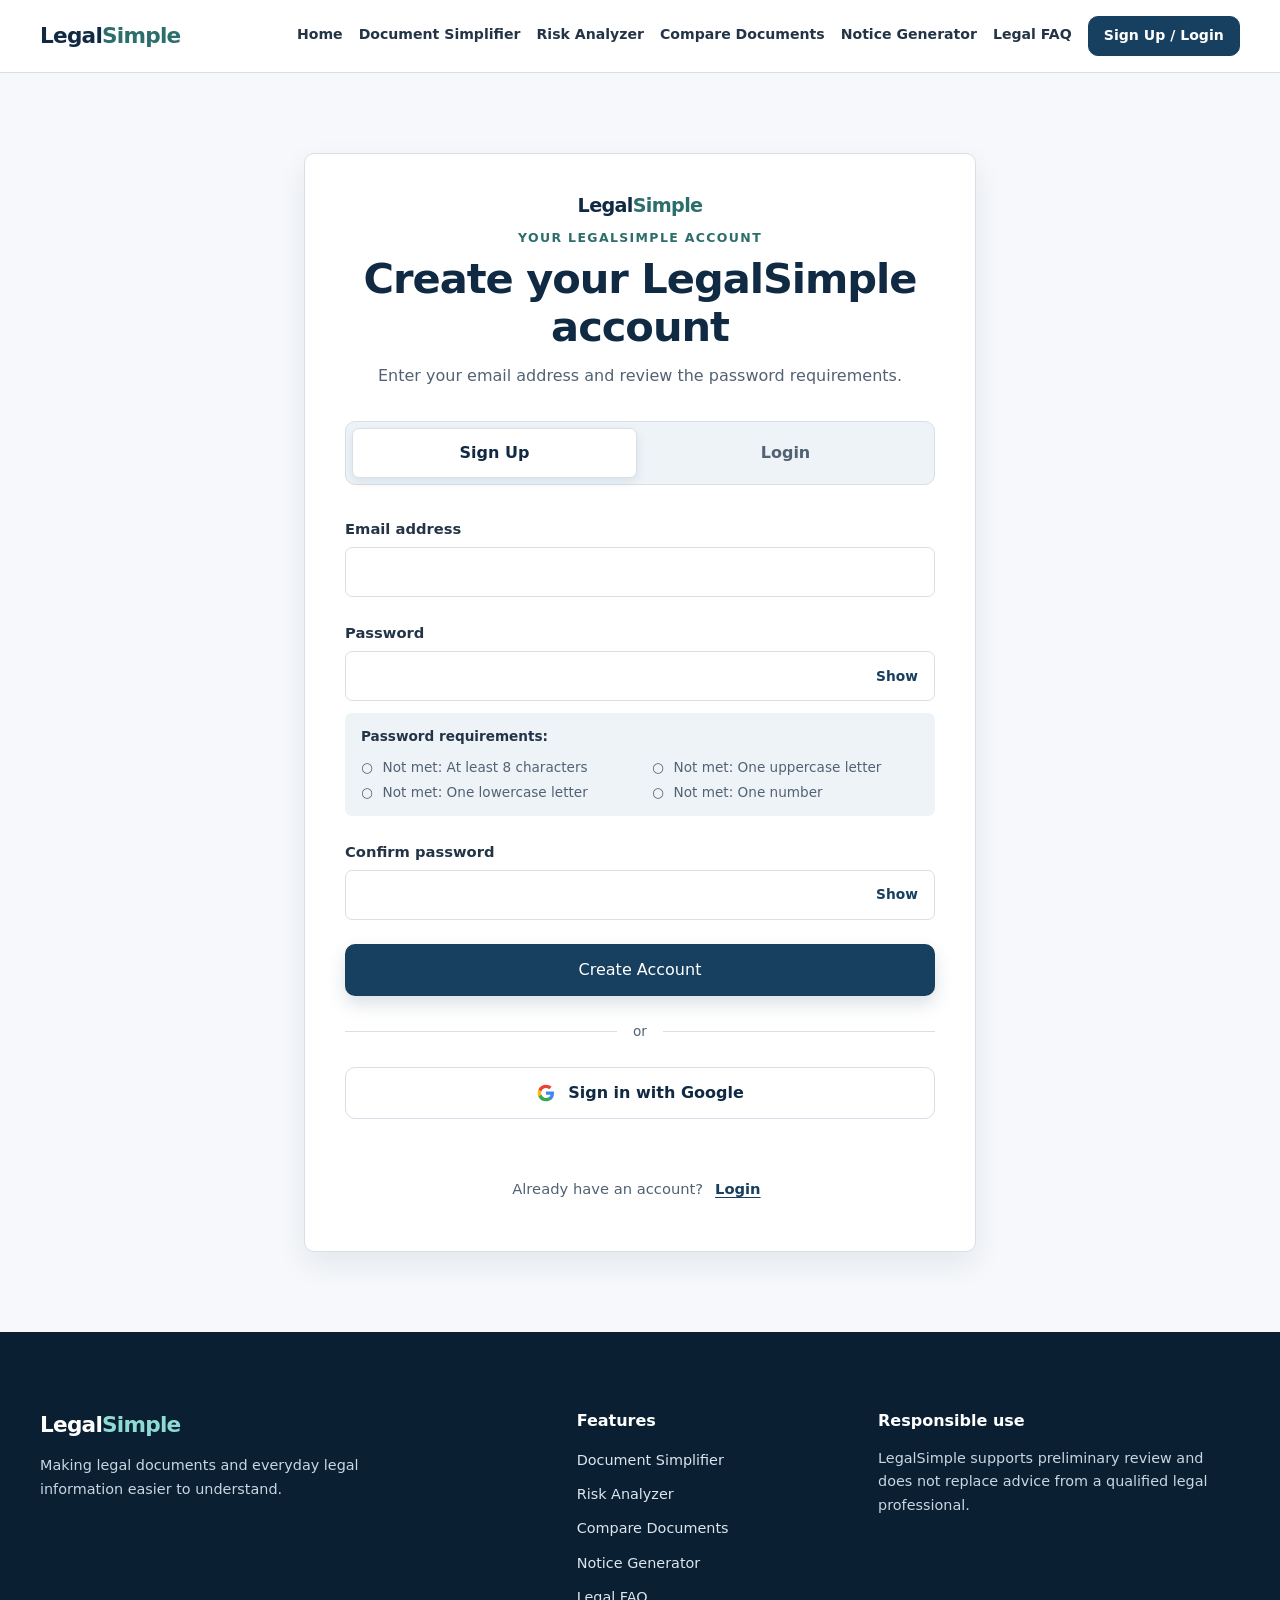
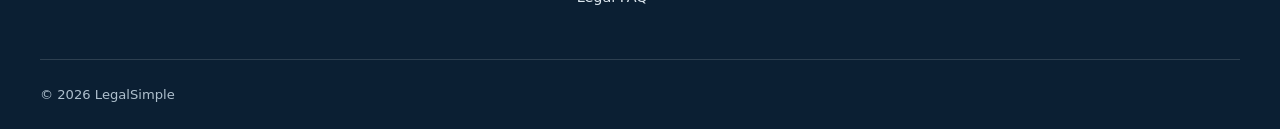
==== frontend/auth.html @ d27c430c "Refactoring proj structure into 2: frontend and backend" ====
<!DOCTYPE html>
<html lang="en">
<head>
    <meta charset="UTF-8">
    <meta name="viewport" content="width=device-width, initial-scale=1.0">
    <meta
        name="description"
        content="Review the LegalSimple sign-up and login form requirements."
    >
    <title>Sign Up or Login | LegalSimple</title>
    <link
        rel="icon"
        href="data:image/svg+xml,%3Csvg xmlns='http://www.w3.org/2000/svg' viewBox='0 0 64 64'%3E%3Crect width='64' height='64' rx='10' fill='%23102A43'/%3E%3Cpath d='M20 17h24M25 17v29M20 46h24' stroke='white' stroke-width='5' stroke-linecap='round'/%3E%3C/svg%3E"
    >
    <link rel="stylesheet" href="styles.css">
    <link rel="stylesheet" href="auth.css">
    <script src="auth.js" defer></script>
</head>
<body class="auth-page">
    <a class="skip-link" href="#main-content">Skip to main content</a>

    <header class="site-header">
        <div class="container header-inner">
            <a class="brand" href="index.html" aria-label="LegalSimple home">
                Legal<span>Simple</span>
            </a>

            <nav class="primary-navigation" aria-label="Primary navigation">
                <ul class="nav-list">
                    <li><a class="nav-link" href="index.html">Home</a></li>
                    <li><a class="nav-link" href="document-simplifier.html">Document Simplifier</a></li>
                    <li><a class="nav-link" href="RiskAnalyzer_LegalSimple.html">Risk Analyzer</a></li>
                    <li><a class="nav-link" href="document-comparison.html">Compare Documents</a></li>
                    <li><a class="nav-link" href="notice-generator.html">Notice Generator</a></li>
                    <li><a class="nav-link" href="faq.html">Legal FAQ</a></li>
                    <li>
                        <a class="nav-link nav-link--button" href="auth.html" aria-current="page">
                            Sign Up / Login
                        </a>
                    </li>
                </ul>
            </nav>
        </div>
    </header>

    <main class="auth-main" id="main-content">
        <div class="container auth-container">
            <section class="auth-card" aria-labelledby="auth-heading">
                <div class="auth-introduction">
                    <p class="auth-brand" aria-hidden="true">Legal<span>Simple</span></p>
                    <p class="eyebrow">Your LegalSimple account</p>
                    <h1 id="auth-heading">Create your LegalSimple account</h1>
                    <p class="auth-description" id="auth-description">
                        Enter your email address and review the password requirements.
                    </p>
                </div>

                <div class="auth-tabs" role="tablist" aria-label="Choose an account action">
                    <button
                        class="auth-tab is-active"
                        id="signup-tab"
                        type="button"
                        role="tab"
                        aria-selected="true"
                        aria-controls="signup-panel"
                        data-auth-mode="signup"
                    >
                        Sign Up
                    </button>
                    <button
                        class="auth-tab"
                        id="login-tab"
                        type="button"
                        role="tab"
                        aria-selected="false"
                        aria-controls="login-panel"
                        tabindex="-1"
                        data-auth-mode="login"
                    >
                        Login
                    </button>
                </div>

                <div class="auth-panel" id="signup-panel" role="tabpanel" aria-labelledby="signup-tab">
                    <form class="auth-form" id="signup-form" novalidate>
                        <div class="auth-field">
                            <label for="signup-email">Email address</label>
                            <input
                                id="signup-email"
                                name="signup-email"
                                type="email"
                                inputmode="email"
                                autocomplete="email"
                                aria-describedby="signup-email-error"
                                required
                            >
                            <p class="auth-field-error" id="signup-email-error" hidden></p>
                        </div>

                        <div class="auth-field">
                            <label for="signup-password">Password</label>
                            <div class="auth-password-wrapper">
                                <input
                                    id="signup-password"
                                    name="signup-password"
                                    type="password"
                                    autocomplete="new-password"
                                    aria-describedby="signup-password-requirements signup-password-error"
                                    required
                                >
                                <button
                                    class="auth-password-toggle"
                                    type="button"
                                    aria-label="Show password"
                                    aria-controls="signup-password"
                                    aria-pressed="false"
                                >
                                    Show
                                </button>
                            </div>
                            <p class="auth-field-error" id="signup-password-error" hidden></p>
                            <div class="auth-password-requirements" id="signup-password-requirements">
                                <p>Password requirements:</p>
                                <ul>
                                    <li data-password-requirement="length">Not met: At least 8 characters</li>
                                    <li data-password-requirement="uppercase">Not met: One uppercase letter</li>
                                    <li data-password-requirement="lowercase">Not met: One lowercase letter</li>
                                    <li data-password-requirement="number">Not met: One number</li>
                                </ul>
                            </div>
                        </div>

                        <div class="auth-field">
                            <label for="signup-confirm-password">Confirm password</label>
                            <div class="auth-password-wrapper">
                                <input
                                    id="signup-confirm-password"
                                    name="signup-confirm-password"
                                    type="password"
                                    autocomplete="new-password"
                                    aria-describedby="signup-confirm-password-error"
                                    required
                                >
                                <button
                                    class="auth-password-toggle"
                                    type="button"
                                    aria-label="Show password"
                                    aria-controls="signup-confirm-password"
                                    aria-pressed="false"
                                >
                                    Show
                                </button>
                            </div>
                            <p class="auth-field-error" id="signup-confirm-password-error" hidden></p>
                        </div>

                        <button class="button button--primary auth-submit" type="submit">Create Account</button>

                        <div class="auth-divider" aria-hidden="true"><span>or</span></div>

                        <button class="auth-google-button" type="button" data-google-signin>
                            <svg viewBox="0 0 24 24" aria-hidden="true" focusable="false">
                                <path fill="#4285f4" d="M21.6 12.23c0-.71-.06-1.4-.18-2.07H12v3.92h5.38a4.6 4.6 0 0 1-2 3.02v2.55h3.24c1.9-1.75 2.98-4.33 2.98-7.42Z"></path>
                                <path fill="#34a853" d="M12 22c2.7 0 4.98-.9 6.64-2.42l-3.24-2.55c-.9.6-2.05.96-3.4.96-2.61 0-4.82-1.76-5.61-4.13H3.04v2.63A10 10 0 0 0 12 22Z"></path>
                                <path fill="#fbbc05" d="M6.39 13.86A6 6 0 0 1 6.08 12c0-.65.11-1.28.31-1.86V7.51H3.04A10 10 0 0 0 2 12c0 1.61.38 3.14 1.04 4.49l3.35-2.63Z"></path>
                                <path fill="#ea4335" d="M12 6.01c1.47 0 2.79.51 3.83 1.5L18.7 4.64A9.65 9.65 0 0 0 12 2a10 10 0 0 0-8.96 5.51l3.35 2.63C7.18 7.77 9.39 6.01 12 6.01Z"></path>
                            </svg>
                            <span>Sign in with Google</span>
                        </button>

                        <p class="auth-status" id="signup-status" role="status" aria-live="polite"></p>

                        <p class="auth-switch-prompt">
                            Already have an account?
                            <button type="button" data-auth-switch="login">Login</button>
                        </p>
                    </form>
                </div>

                <div class="auth-panel" id="login-panel" role="tabpanel" aria-labelledby="login-tab" hidden>
                    <form class="auth-form" id="login-form" novalidate>
                        <div class="auth-field">
                            <label for="login-email">Email address</label>
                            <input
                                id="login-email"
                                name="login-email"
                                type="email"
                                inputmode="email"
                                autocomplete="email"
                                aria-describedby="login-email-error"
                                required
                            >
                            <p class="auth-field-error" id="login-email-error" hidden></p>
                        </div>

                        <div class="auth-field">
                            <label for="login-password">Password</label>
                            <div class="auth-password-wrapper">
                                <input
                                    id="login-password"
                                    name="login-password"
                                    type="password"
                                    autocomplete="current-password"
                                    aria-describedby="login-password-error"
                                    required
                                >
                                <button
                                    class="auth-password-toggle"
                                    type="button"
                                    aria-label="Show password"
                                    aria-controls="login-password"
                                    aria-pressed="false"
                                >
                                    Show
                                </button>
                            </div>
                            <p class="auth-field-error" id="login-password-error" hidden></p>
                        </div>

                        <button class="button button--primary auth-submit" type="submit">Login</button>

                        <div class="auth-divider" aria-hidden="true"><span>or</span></div>

                        <button class="auth-google-button" type="button" data-google-signin>
                            <svg viewBox="0 0 24 24" aria-hidden="true" focusable="false">
                                <path fill="#4285f4" d="M21.6 12.23c0-.71-.06-1.4-.18-2.07H12v3.92h5.38a4.6 4.6 0 0 1-2 3.02v2.55h3.24c1.9-1.75 2.98-4.33 2.98-7.42Z"></path>
                                <path fill="#34a853" d="M12 22c2.7 0 4.98-.9 6.64-2.42l-3.24-2.55c-.9.6-2.05.96-3.4.96-2.61 0-4.82-1.76-5.61-4.13H3.04v2.63A10 10 0 0 0 12 22Z"></path>
                                <path fill="#fbbc05" d="M6.39 13.86A6 6 0 0 1 6.08 12c0-.65.11-1.28.31-1.86V7.51H3.04A10 10 0 0 0 2 12c0 1.61.38 3.14 1.04 4.49l3.35-2.63Z"></path>
                                <path fill="#ea4335" d="M12 6.01c1.47 0 2.79.51 3.83 1.5L18.7 4.64A9.65 9.65 0 0 0 12 2a10 10 0 0 0-8.96 5.51l3.35 2.63C7.18 7.77 9.39 6.01 12 6.01Z"></path>
                            </svg>
                            <span>Sign in with Google</span>
                        </button>

                        <p class="auth-status" id="login-status" role="status" aria-live="polite"></p>

                        <p class="auth-switch-prompt">
                            New to LegalSimple?
                            <button type="button" data-auth-switch="signup">Sign Up</button>
                        </p>
                    </form>
                </div>
            </section>
        </div>
    </main>

    <footer class="site-footer">
        <div class="container footer-grid">
            <div class="footer-about">
                <a class="brand brand--footer" href="index.html">Legal<span>Simple</span></a>
                <p>Making legal documents and everyday legal information easier to understand.</p>
            </div>

            <nav class="footer-navigation" aria-label="Footer feature navigation">
                <h2>Features</h2>
                <ul>
                    <li><a href="document-simplifier.html">Document Simplifier</a></li>
                    <li><a href="RiskAnalyzer_LegalSimple.html">Risk Analyzer</a></li>
                    <li><a href="document-comparison.html">Compare Documents</a></li>
                    <li><a href="notice-generator.html">Notice Generator</a></li>
                    <li><a href="faq.html">Legal FAQ</a></li>
                </ul>
            </nav>

            <div class="footer-disclaimer">
                <h2>Responsible use</h2>
                <p>
                    LegalSimple supports preliminary review and does not replace advice from a qualified legal
                    professional.
                </p>
            </div>
        </div>

        <div class="container footer-bottom">
            <p>&copy; 2026 LegalSimple</p>
        </div>
    </footer>
</body>
</html>
---- frontend/styles.css ----
/* Variables */
:root {
    --color-navy-900: #102a43;
    --color-navy-700: #173f5f;
    --color-teal-700: #2c6e6b;
    --color-teal-100: #e8f3f2;
    --color-background: #f6f8fb;
    --color-section: #edf3f7;
    --color-surface: #ffffff;
    --color-text: #243447;
    --color-text-muted: #526274;
    --color-border: #d7e0e8;
    --color-low: #23613e;
    --color-low-background: #e9f5ee;
    --color-medium: #785700;
    --color-medium-background: #fff3d6;
    --color-high: #8a2f36;
    --color-high-background: #fcebec;
    --color-focus: #167a78;
    --color-white: #ffffff;

    --space-2xs: 0.375rem;
    --space-xs: 0.5rem;
    --space-sm: 0.75rem;
    --space-md: 1rem;
    --space-lg: 1.5rem;
    --space-xl: 2rem;
    --space-2xl: 3rem;
    --space-3xl: 4.5rem;

    --radius-control: 8px;
    --radius: 10px;
    --shadow-small: 0 6px 14px rgb(16 42 67 / 8%);
    --shadow-card: 0 12px 30px rgb(16 42 67 / 8%);
    --shadow-card-hover: 0 16px 34px rgb(16 42 67 / 12%);
    --content-width: 1200px;
    --transition: 180ms ease;
}

/* Base styles */
*,
*::before,
*::after {
    box-sizing: border-box;
}

html {
    scroll-behavior: smooth;
    scroll-padding-top: var(--space-lg);
}

body {
    margin: 0;
    background: var(--color-background);
    color: var(--color-text);
    font-family: system-ui, -apple-system, BlinkMacSystemFont, "Segoe UI", sans-serif;
    font-size: 1rem;
    line-height: 1.65;
    text-rendering: optimizeLegibility;
}

main,
section,
article,
header,
footer,
nav,
div {
    min-width: 0;
}

h1,
h2,
h3,
p,
ul,
ol,
dl,
dd {
    margin-top: 0;
}

h1,
h2,
h3 {
    color: var(--color-navy-900);
    font-weight: 750;
    letter-spacing: -0.025em;
    line-height: 1.16;
}

h1 {
    margin-bottom: var(--space-lg);
    font-size: clamp(2.35rem, 8vw, 4.15rem);
}

h2 {
    margin-bottom: var(--space-md);
    font-size: clamp(2rem, 5vw, 3rem);
}

h3 {
    margin-bottom: var(--space-sm);
    font-size: 1.25rem;
}

p {
    margin-bottom: var(--space-md);
}

ul,
ol {
    padding: 0;
}

a {
    color: var(--color-navy-700);
    text-underline-offset: 0.2em;
}

svg {
    display: block;
    max-width: 100%;
}

:focus-visible {
    outline: 3px solid var(--color-focus);
    outline-offset: 3px;
}

.skip-link {
    position: fixed;
    top: var(--space-md);
    left: var(--space-md);
    z-index: 100;
    padding: var(--space-sm) var(--space-md);
    transform: translateY(-200%);
    border-radius: var(--radius);
    background: var(--color-navy-900);
    color: var(--color-white);
    font-weight: 700;
    text-decoration: none;
    transition: transform var(--transition);
}

.skip-link:focus {
    transform: translateY(0);
}

.button {
    display: inline-flex;
    min-height: 48px;
    width: fit-content;
    align-items: center;
    justify-content: center;
    padding: 0.75rem 1.25rem;
    border: 1px solid transparent;
    border-radius: var(--radius);
    font-size: 0.95rem;
    font-weight: 700;
    line-height: 1.25;
    text-align: center;
    text-decoration: none;
    transition:
        background-color var(--transition),
        border-color var(--transition),
        color var(--transition),
        box-shadow var(--transition),
        transform var(--transition);
}

.button:hover {
    transform: translateY(-1px);
}

.button--primary {
    background: var(--color-navy-700);
    color: var(--color-white);
    box-shadow: 0 8px 18px rgba(23, 63, 95, 0.16);
}

.button--primary:hover {
    background: var(--color-navy-900);
    box-shadow: 0 10px 22px rgba(16, 42, 67, 0.2);
}

.button--secondary,
.button--outline {
    border-color: var(--color-border);
    background: var(--color-surface);
    color: var(--color-navy-700);
}

.button--secondary:hover,
.button--outline:hover {
    border-color: var(--color-teal-700);
    background: var(--color-teal-100);
    color: var(--color-navy-900);
}

.button--small {
    min-height: 42px;
    padding: 0.625rem 1rem;
    font-size: 0.9rem;
}

.button--light {
    background: var(--color-white);
    color: var(--color-navy-900);
}

.button--light:hover {
    background: var(--color-teal-100);
    box-shadow: 0 9px 20px rgba(0, 0, 0, 0.16);
}

/* Layout utilities */
.container {
    width: min(calc(100% - 2rem), var(--content-width));
    margin-inline: auto;
}

.section {
    padding-block: clamp(4rem, 8vw, 6.5rem);
}

.section-header {
    max-width: 47rem;
    margin: 0 auto clamp(2rem, 5vw, 3.25rem);
    text-align: center;
}

.section-header--left {
    margin-inline: 0;
    text-align: left;
}

.section-header > p:last-child {
    margin-bottom: 0;
    color: var(--color-text-muted);
    font-size: 1.05rem;
}

.eyebrow {
    margin-bottom: var(--space-sm);
    color: var(--color-teal-700);
    font-size: 0.78rem;
    font-weight: 800;
    letter-spacing: 0.11em;
    line-height: 1.4;
    text-transform: uppercase;
}

/* Header */
.site-header {
    border-bottom: 1px solid var(--color-border);
    background: rgba(255, 255, 255, 0.98);
}

.header-inner {
    display: grid;
    gap: var(--space-sm);
    padding-block: var(--space-md);
}

.brand {
    width: fit-content;
    color: var(--color-navy-900);
    font-size: 1.35rem;
    font-weight: 800;
    letter-spacing: -0.035em;
    line-height: 1.2;
    text-decoration: none;
}

.brand span {
    color: var(--color-teal-700);
}

.primary-navigation {
    width: 100%;
}

.nav-list {
    display: flex;
    flex-wrap: wrap;
    align-items: center;
    gap: var(--space-2xs) var(--space-md);
    margin: 0;
    list-style: none;
}

.nav-link {
    display: inline-flex;
    min-height: 40px;
    align-items: center;
    border-bottom: 2px solid transparent;
    color: var(--color-text);
    font-size: 0.875rem;
    font-weight: 650;
    line-height: 1.25;
    text-decoration: none;
    white-space: nowrap;
    transition:
        border-color var(--transition),
        color var(--transition),
        background-color var(--transition);
}

.nav-link:hover,
.nav-link[aria-current="page"] {
    border-bottom-color: var(--color-teal-700);
    color: var(--color-navy-700);
}

.nav-link--button,
.nav-link--button[aria-current="page"] {
    min-height: 40px;
    padding-inline: 0.95rem;
    border: 1px solid var(--color-navy-700);
    border-radius: var(--radius);
    background: var(--color-navy-700);
    color: var(--color-white);
}

.nav-link--button:hover,
.nav-link--button[aria-current="page"]:hover {
    border-color: var(--color-navy-900);
    background: var(--color-navy-900);
    color: var(--color-white);
}

/* Hero */
.hero {
    padding-block: clamp(3.5rem, 8vw, 6.75rem);
    background: var(--color-background);
}

.hero-layout {
    display: grid;
    gap: clamp(2.5rem, 7vw, 4.5rem);
    align-items: center;
}

.hero-content h1 {
    max-width: 14ch;
}

.hero-description {
    max-width: 42rem;
    margin-bottom: var(--space-xl);
    color: var(--color-text-muted);
    font-size: clamp(1.05rem, 2.3vw, 1.2rem);
    line-height: 1.7;
}

/* Shared tool-page hero */
.tool-hero {
    padding-block: clamp(2.5rem, 5vw, 4rem);
    border-bottom: 1px solid var(--color-border);
    background: var(--color-background);
}

.tool-hero__content {
    display: grid;
    justify-items: start;
}

.tool-hero .eyebrow {
    margin-bottom: var(--space-sm);
}

.tool-hero h1 {
    max-width: 22ch;
    margin-bottom: var(--space-md);
    font-size: clamp(2.25rem, 5vw, 3.75rem);
    font-weight: 750;
    line-height: 1.16;
}

.tool-hero .hero-description {
    max-width: 52rem;
    margin-bottom: 0;
    font-size: clamp(1.05rem, 2vw, 1.2rem);
    line-height: 1.7;
}

.tool-hero .hero-description:not(:last-child) {
    margin-bottom: var(--space-lg);
}

.tool-hero__notice {
    display: flex;
    max-width: 52rem;
    align-items: flex-start;
    gap: var(--space-sm);
    margin: 0;
    color: var(--color-text-muted);
    font-size: 0.93rem;
}

.tool-hero__notice svg {
    flex: 0 0 1.3rem;
    width: 1.3rem;
    margin-top: 0.12rem;
    fill: none;
    stroke: var(--color-teal-700);
    stroke-linecap: round;
    stroke-linejoin: round;
    stroke-width: 1.8;
}

.tool-hero__notice p {
    margin: 0;
}

.hero-actions {
    display: flex;
    flex-wrap: wrap;
    gap: var(--space-sm);
    margin-bottom: var(--space-lg);
}

.hero-actions .button {
    width: 100%;
}

.trust-note {
    display: flex;
    max-width: 38rem;
    align-items: flex-start;
    gap: var(--space-sm);
    margin: 0;
    color: var(--color-text-muted);
    font-size: 0.9rem;
    line-height: 1.55;
}

.trust-note svg {
    flex: 0 0 1.25rem;
    width: 1.25rem;
    margin-top: 0.1rem;
    fill: none;
    stroke: var(--color-teal-700);
    stroke-linecap: round;
    stroke-linejoin: round;
    stroke-width: 1.8;
}

.analysis-preview {
    overflow: hidden;
    border: 1px solid var(--color-border);
    border-radius: var(--radius);
    background: var(--color-surface);
    box-shadow: var(--shadow-card);
}

.preview-header {
    display: flex;
    flex-wrap: wrap;
    align-items: center;
    justify-content: space-between;
    gap: var(--space-md);
    padding: var(--space-md);
    border-bottom: 1px solid var(--color-border);
}

.file-identity {
    display: flex;
    min-width: 0;
    align-items: center;
    gap: var(--space-sm);
}

.file-icon {
    display: grid;
    flex: 0 0 2.5rem;
    width: 2.5rem;
    height: 2.5rem;
    place-items: center;
    border-radius: var(--radius);
    background: var(--color-teal-100);
    color: var(--color-teal-700);
}

.file-icon svg {
    width: 1.35rem;
    fill: none;
    stroke: currentColor;
    stroke-linecap: round;
    stroke-linejoin: round;
    stroke-width: 1.7;
}

.preview-kicker {
    margin-bottom: 0.1rem;
    color: var(--color-text-muted);
    font-size: 0.72rem;
    font-weight: 750;
    letter-spacing: 0.06em;
    line-height: 1.3;
    text-transform: uppercase;
}

.file-name {
    margin: 0;
    color: var(--color-navy-900);
    font-size: 0.9rem;
    font-weight: 750;
    line-height: 1.3;
    overflow-wrap: anywhere;
}

.analysis-status {
    display: inline-flex;
    align-items: center;
    gap: var(--space-xs);
    margin: 0;
    padding: 0.45rem 0.65rem;
    border: 1px solid #b9dcc7;
    border-radius: var(--radius);
    background: var(--color-low-background);
    color: var(--color-low);
    font-size: 0.75rem;
    font-weight: 750;
    line-height: 1.2;
    white-space: nowrap;
}

.analysis-status svg {
    width: 1rem;
    fill: none;
    stroke: currentColor;
    stroke-linecap: round;
    stroke-linejoin: round;
    stroke-width: 2;
}

.preview-body {
    display: grid;
    gap: var(--space-md);
    padding: var(--space-md);
    background: var(--color-section);
}

.document-visual {
    display: flex;
    min-height: 13rem;
    flex-direction: column;
    align-items: center;
    justify-content: center;
    gap: var(--space-sm);
    padding: var(--space-md);
    border: 1px solid var(--color-border);
    border-radius: var(--radius);
    background: #e4ebf1;
}

.document-visual > p {
    margin: 0;
    color: var(--color-text-muted);
    font-size: 0.72rem;
    font-weight: 700;
}

.document-sheet {
    display: flex;
    width: min(100%, 10.5rem);
    min-height: 11rem;
    flex-direction: column;
    gap: 0.55rem;
    padding: 1.15rem;
    border: 1px solid #c9d4de;
    border-radius: var(--radius);
    background: var(--color-surface);
    box-shadow: 0 6px 14px rgba(16, 42, 67, 0.08);
}

.document-title-line,
.document-line,
.document-highlight {
    display: block;
    height: 0.35rem;
    border-radius: var(--radius);
    background: #cad5df;
}

.document-title-line {
    width: 58%;
    height: 0.55rem;
    margin-bottom: 0.35rem;
    background: var(--color-navy-700);
}

.document-line {
    width: 80%;
}

.document-line--wide {
    width: 100%;
}

.document-line--short {
    width: 62%;
}

.document-highlight {
    width: 100%;
    height: 1.5rem;
    border: 1px solid #e5c473;
    background: var(--color-medium-background);
}

.analysis-content {
    display: grid;
    align-content: start;
    gap: var(--space-sm);
}

.summary-card,
.risk-card,
.preview-insight {
    padding: var(--space-md);
    border: 1px solid var(--color-border);
    border-radius: var(--radius);
    background: var(--color-surface);
}

.summary-card p:last-child,
.preview-insight {
    margin-bottom: 0;
}

.summary-card p:last-child {
    color: var(--color-text-muted);
    font-size: 0.83rem;
    line-height: 1.55;
}

.preview-label {
    margin-bottom: var(--space-xs);
    color: var(--color-navy-900);
    font-size: 0.78rem;
    font-weight: 800;
    line-height: 1.35;
}

.risk-list {
    display: grid;
    gap: var(--space-xs);
    margin: 0;
    list-style: none;
}

.risk-row {
    display: flex;
    flex-wrap: wrap;
    align-items: center;
    gap: var(--space-xs);
    color: var(--color-text-muted);
    font-size: 0.75rem;
}

.risk-label {
    display: inline-flex;
    min-width: 5.6rem;
    justify-content: center;
    padding: 0.25rem 0.45rem;
    border: 1px solid currentColor;
    border-radius: var(--radius);
    font-size: 0.7rem;
    font-weight: 800;
    line-height: 1.25;
    white-space: nowrap;
}

.risk-label--low {
    background: var(--color-low-background);
    color: var(--color-low);
}

.risk-label--medium {
    background: var(--color-medium-background);
    color: var(--color-medium);
}

.risk-label--high {
    background: var(--color-high-background);
    color: var(--color-high);
}

.preview-insight {
    display: flex;
    align-items: flex-start;
    gap: var(--space-xs);
    border-color: #b9d8d6;
    background: var(--color-teal-100);
    color: var(--color-navy-900);
    font-size: 0.78rem;
    font-weight: 650;
    line-height: 1.45;
}

.preview-insight svg {
    flex: 0 0 1rem;
    width: 1rem;
    margin-top: 0.1rem;
    fill: none;
    stroke: var(--color-teal-700);
    stroke-linecap: round;
    stroke-linejoin: round;
    stroke-width: 1.8;
}

/* Capabilities */
.capabilities {
    border-block: 1px solid var(--color-border);
    background: var(--color-surface);
}

.capability-list {
    display: grid;
    gap: var(--space-xs);
    margin: 0;
    padding-block: var(--space-md);
    list-style: none;
}

.capability-list li {
    display: flex;
    align-items: center;
    gap: var(--space-sm);
    padding: var(--space-sm);
    color: var(--color-navy-900);
    font-size: 0.9rem;
    font-weight: 700;
    line-height: 1.4;
}

.capability-list svg {
    flex: 0 0 1.4rem;
    width: 1.4rem;
    fill: none;
    stroke: var(--color-teal-700);
    stroke-linecap: round;
    stroke-linejoin: round;
    stroke-width: 1.7;
}

/* Features */
.features-section {
    background: var(--color-background);
}

.features-grid {
    display: grid;
    gap: var(--space-lg);
}

.feature-card {
    display: flex;
    min-height: 100%;
    flex-direction: column;
    align-items: flex-start;
    padding: clamp(1.4rem, 4vw, 2rem);
    border: 1px solid var(--color-border);
    border-radius: var(--radius);
    background: var(--color-surface);
    box-shadow: 0 8px 22px rgba(16, 42, 67, 0.045);
    transition:
        border-color var(--transition),
        box-shadow var(--transition),
        transform var(--transition);
}

.feature-card:hover {
    transform: translateY(-3px);
    border-color: #b9c9d7;
    box-shadow: var(--shadow-card-hover);
}

.feature-icon {
    display: grid;
    width: 3rem;
    height: 3rem;
    margin-bottom: var(--space-lg);
    place-items: center;
    border: 1px solid #c7dcda;
    border-radius: var(--radius);
    background: var(--color-teal-100);
    color: var(--color-teal-700);
}

.feature-icon svg {
    width: 1.55rem;
    fill: none;
    stroke: currentColor;
    stroke-linecap: round;
    stroke-linejoin: round;
    stroke-width: 1.7;
}

.feature-card p {
    margin-bottom: var(--space-lg);
    color: var(--color-text-muted);
    font-size: 0.95rem;
}

.feature-card .button {
    margin-top: auto;
}

/* Process */
.process-section {
    background: var(--color-section);
}

.process-grid {
    display: grid;
    gap: var(--space-lg);
    margin: 0;
    list-style: none;
    counter-reset: process;
}

.process-step {
    position: relative;
    padding: var(--space-xl);
    border: 1px solid var(--color-border);
    border-radius: var(--radius);
    background: var(--color-surface);
}

.step-number {
    display: grid;
    width: 2.7rem;
    height: 2.7rem;
    margin-bottom: var(--space-lg);
    place-items: center;
    border-radius: var(--radius);
    background: var(--color-navy-700);
    color: var(--color-white);
    font-size: 0.95rem;
    font-weight: 800;
}

.process-step p {
    margin: 0;
    color: var(--color-text-muted);
    font-size: 0.95rem;
}

/* Benefits */
.benefits-section {
    background: var(--color-surface);
}

.benefits-grid {
    display: grid;
    gap: clamp(2.5rem, 7vw, 5rem);
    align-items: center;
}

.benefits-content h2 {
    max-width: 15ch;
}

.benefit-list {
    display: grid;
    gap: var(--space-md);
    margin: var(--space-xl) 0 0;
    list-style: none;
}

.benefit-list li {
    display: flex;
    align-items: flex-start;
    gap: var(--space-sm);
    color: var(--color-text);
    font-weight: 650;
}

.benefit-list svg {
    flex: 0 0 1.45rem;
    width: 1.45rem;
    margin-top: 0.15rem;
    padding: 0.22rem;
    border-radius: var(--radius);
    background: var(--color-teal-100);
    fill: none;
    stroke: var(--color-teal-700);
    stroke-linecap: round;
    stroke-linejoin: round;
    stroke-width: 2.2;
}

.information-panel {
    overflow: hidden;
    border: 1px solid var(--color-border);
    border-radius: var(--radius);
    background: var(--color-background);
    box-shadow: var(--shadow-card);
}

.panel-header {
    display: flex;
    align-items: center;
    justify-content: space-between;
    gap: var(--space-md);
    padding: var(--space-lg);
    border-bottom: 1px solid var(--color-border);
    background: var(--color-surface);
}

.panel-header h3 {
    margin: 0;
}

.panel-header > svg {
    flex: 0 0 2rem;
    width: 2rem;
    fill: none;
    stroke: var(--color-teal-700);
    stroke-linecap: round;
    stroke-linejoin: round;
    stroke-width: 1.6;
}

.panel-list {
    display: grid;
    gap: var(--space-sm);
    margin: 0;
    padding: var(--space-lg);
}

.panel-item {
    padding: var(--space-md);
    border: 1px solid var(--color-border);
    border-radius: var(--radius);
    background: var(--color-surface);
}

.panel-item--attention {
    border-color: #e5c473;
    background: var(--color-medium-background);
}

.panel-item--action {
    border-color: #b9d8d6;
    background: var(--color-teal-100);
}

.panel-item dt {
    margin-bottom: 0.25rem;
    color: var(--color-navy-900);
    font-size: 0.78rem;
    font-weight: 800;
    letter-spacing: 0.025em;
}

.panel-item dd {
    margin-bottom: 0;
    color: var(--color-text-muted);
    font-size: 0.9rem;
    line-height: 1.5;
}

/* Responsible-use notice */
.notice-section {
    padding-block: 0 clamp(4rem, 8vw, 6.5rem);
    background: var(--color-surface);
}

.legal-notice {
    display: grid;
    grid-template-columns: auto minmax(0, 1fr);
    gap: var(--space-md);
    padding: clamp(1.4rem, 4vw, 2rem);
    border: 1px solid #b9d8d6;
    border-left: 4px solid var(--color-teal-700);
    border-radius: var(--radius);
    background: #f1f8f7;
}

.notice-icon {
    display: grid;
    width: 2.5rem;
    height: 2.5rem;
    place-items: center;
    border-radius: var(--radius);
    background: var(--color-teal-100);
    color: var(--color-teal-700);
}

.notice-icon svg {
    width: 1.4rem;
    fill: none;
    stroke: currentColor;
    stroke-linecap: round;
    stroke-linejoin: round;
    stroke-width: 1.8;
}

.legal-notice h2 {
    margin-bottom: var(--space-xs);
    font-size: clamp(1.35rem, 3vw, 1.65rem);
}

.legal-notice p {
    margin: 0;
    color: var(--color-text-muted);
}

/* FAQ */
.faq-section {
    background: var(--color-background);
}

.faq-container {
    max-width: 54rem;
}

.faq-list {
    display: grid;
    gap: var(--space-sm);
}

.faq-item {
    overflow: hidden;
    border: 1px solid var(--color-border);
    border-radius: var(--radius);
    background: var(--color-surface);
}

.faq-item summary {
    display: flex;
    min-height: 58px;
    align-items: center;
    justify-content: space-between;
    gap: var(--space-md);
    padding: var(--space-md) var(--space-lg);
    color: var(--color-navy-900);
    font-weight: 750;
    line-height: 1.4;
    list-style: none;
    cursor: pointer;
}

.faq-item summary::-webkit-details-marker {
    display: none;
}

.faq-item summary::after {
    display: grid;
    flex: 0 0 1.8rem;
    width: 1.8rem;
    height: 1.8rem;
    place-items: center;
    border: 1px solid var(--color-border);
    border-radius: var(--radius);
    color: var(--color-teal-700);
    content: "+";
    font-size: 1.25rem;
    font-weight: 500;
    line-height: 1;
    transition: transform var(--transition);
}

.faq-item[open] summary {
    border-bottom: 1px solid var(--color-border);
}

.faq-item[open] summary::after {
    transform: rotate(45deg);
}

.faq-item p {
    margin: 0;
    padding: var(--space-md) var(--space-lg) var(--space-lg);
    color: var(--color-text-muted);
}

.faq-action {
    margin-top: var(--space-xl);
}

/* Final CTA */
.final-cta {
    padding-block: clamp(4rem, 8vw, 6rem);
    background: var(--color-navy-900);
    color: #dce7f0;
}

.cta-content {
    max-width: 52rem;
    text-align: center;
}

.cta-content h2 {
    color: var(--color-white);
}

.cta-content > p {
    max-width: 42rem;
    margin-inline: auto;
    color: #dce7f0;
    font-size: 1.05rem;
}

.cta-actions {
    display: flex;
    flex-direction: column;
    align-items: center;
    justify-content: center;
    gap: var(--space-md);
    margin-top: var(--space-xl);
}

.cta-actions .button {
    width: 100%;
}

.cta-text-link {
    color: #bfe5e2;
    font-weight: 750;
    text-decoration-thickness: 1px;
    transition: color var(--transition);
}

.cta-text-link:hover {
    color: var(--color-white);
}

.final-cta :focus-visible,
.site-footer :focus-visible {
    outline-color: #8edbd5;
}

/* Footer */
.site-footer {
    padding-top: clamp(3.5rem, 7vw, 5rem);
    background: #0b1f33;
    color: #c8d6e2;
}

.footer-grid {
    display: grid;
    gap: var(--space-2xl);
}

.brand--footer {
    display: inline-block;
    margin-bottom: var(--space-md);
    color: var(--color-white);
}

.brand--footer span {
    color: #8edbd5;
}

.footer-about p,
.footer-disclaimer p {
    max-width: 25rem;
    margin: 0;
    color: #c8d6e2;
    font-size: 0.9rem;
}

.footer-navigation h2,
.footer-disclaimer h2 {
    margin-bottom: var(--space-md);
    color: var(--color-white);
    font-size: 1rem;
    letter-spacing: 0;
}

.footer-navigation ul {
    display: grid;
    gap: var(--space-xs);
    margin: 0;
    list-style: none;
}

.footer-navigation a {
    color: #dbe6ee;
    font-size: 0.9rem;
    text-decoration: none;
}

.footer-navigation a:hover {
    color: var(--color-white);
    text-decoration: underline;
}

.footer-bottom {
    margin-top: var(--space-2xl);
    padding-block: var(--space-lg);
    border-top: 1px solid rgba(255, 255, 255, 0.14);
}

.footer-bottom p {
    margin: 0;
    color: #aebfcd;
    font-size: 0.82rem;
}

/* Responsive rules */
@media (min-width: 30rem) {
    .hero-actions .button,
    .cta-actions .button {
        width: fit-content;
    }

    .cta-actions {
        flex-direction: row;
    }
}

@media (min-width: 36rem) {
    .preview-body {
        grid-template-columns: minmax(8.5rem, 0.72fr) minmax(0, 1.35fr);
    }

    .document-visual {
        min-height: 100%;
    }
}

@media (min-width: 48rem) {
    .container {
        width: min(calc(100% - 3rem), var(--content-width));
    }

    .capability-list {
        grid-template-columns: repeat(2, minmax(0, 1fr));
    }

    .features-grid {
        grid-template-columns: repeat(2, minmax(0, 1fr));
    }

    .feature-card:last-child {
        grid-column: 1 / -1;
        width: calc(50% - var(--space-sm));
        justify-self: center;
    }

    .process-grid {
        grid-template-columns: repeat(3, minmax(0, 1fr));
    }

    .footer-grid {
        grid-template-columns: 1.2fr 0.8fr;
    }

    .footer-disclaimer {
        grid-column: 1 / -1;
    }
}

@media (min-width: 64rem) {
    .header-inner {
        grid-template-columns: auto minmax(0, 1fr);
        align-items: center;
        gap: var(--space-xl);
    }

    .nav-list {
        justify-content: flex-end;
        gap: var(--space-2xs) 0.7rem;
    }

    .nav-link {
        font-size: 0.82rem;
    }

    .hero-layout {
        grid-template-columns: minmax(0, 0.92fr) minmax(0, 1.08fr);
    }

    .capability-list {
        grid-template-columns: repeat(4, minmax(0, 1fr));
    }

    .features-grid {
        grid-template-columns: repeat(6, minmax(0, 1fr));
    }

    .feature-card {
        grid-column: span 2;
    }

    .feature-card:nth-child(4) {
        grid-column: 2 / span 2;
    }

    .feature-card:nth-child(5) {
        grid-column: 4 / span 2;
        width: auto;
        justify-self: stretch;
    }

    .benefits-grid {
        grid-template-columns: minmax(0, 0.9fr) minmax(0, 1.1fr);
    }

    .footer-grid {
        grid-template-columns: minmax(0, 1.35fr) minmax(11rem, 0.7fr) minmax(0, 1fr);
    }

    .footer-disclaimer {
        grid-column: auto;
    }
}

@media (min-width: 75rem) {
    .nav-list {
        gap: var(--space-2xs) var(--space-md);
    }

    .nav-link {
        font-size: 0.88rem;
    }
}

@media (prefers-reduced-motion: reduce) {
    html {
        scroll-behavior: auto;
    }

    *,
    *::before,
    *::after {
        animation-duration: 0.01ms !important;
        animation-iteration-count: 1 !important;
        transition-duration: 0.01ms !important;
    }
}
---- frontend/auth.css ----
/* Authentication page */
.auth-page {
    min-height: 100vh;
    overflow-x: hidden;
}

.auth-page button,
.auth-page input {
    font: inherit;
}

.auth-page {
    display: flex;
    flex-direction: column;
}

.auth-page .auth-main {
    display: flex;
    flex: 1;
    align-items: center;
    padding-block: clamp(2.5rem, 7vw, 5rem);
    background: var(--color-background);
}

.auth-page .auth-container {
    display: flex;
    justify-content: center;
}

.auth-page .auth-card {
    width: min(100%, 42rem);
    padding: clamp(1.25rem, 5vw, 2.5rem);
    border: 1px solid var(--color-border);
    border-radius: var(--radius);
    background: var(--color-surface);
    box-shadow: var(--shadow-card);
}

.auth-page .auth-introduction {
    margin-bottom: var(--space-xl);
    text-align: center;
}

.auth-page .auth-brand {
    margin-bottom: var(--space-sm);
    color: var(--color-navy-900);
    font-size: 1.2rem;
    font-weight: 800;
    letter-spacing: -0.035em;
    line-height: 1.2;
}

.auth-page .auth-brand span {
    color: var(--color-teal-700);
}

.auth-page .auth-introduction .eyebrow {
    margin-bottom: var(--space-xs);
}

.auth-page .auth-introduction h1 {
    max-width: none;
    margin-bottom: var(--space-sm);
    font-size: clamp(1.85rem, 7vw, 2.6rem);
}

.auth-page .auth-description {
    margin: 0 auto;
    color: var(--color-text-muted);
}

.auth-page .auth-tabs {
    display: grid;
    grid-template-columns: repeat(2, minmax(0, 1fr));
    gap: var(--space-2xs);
    margin-bottom: var(--space-xl);
    padding: var(--space-2xs);
    border: 1px solid var(--color-border);
    border-radius: var(--radius);
    background: var(--color-section);
}

.auth-page .auth-tab {
    min-height: 46px;
    padding: 0.65rem var(--space-md);
    border: 1px solid transparent;
    border-radius: calc(var(--radius) - 3px);
    background: transparent;
    color: var(--color-text-muted);
    font-weight: 700;
    cursor: pointer;
    transition:
        background-color var(--transition),
        border-color var(--transition),
        color var(--transition),
        box-shadow var(--transition);
}

.auth-page .auth-tab:hover {
    color: var(--color-navy-900);
}

.auth-page .auth-tab.is-active {
    border-color: var(--color-border);
    background: var(--color-surface);
    color: var(--color-navy-900);
    box-shadow: 0 4px 12px rgba(16, 42, 67, 0.08);
}

.auth-page .auth-tab:active:not(:disabled) {
    background: var(--color-teal-100);
    color: var(--color-navy-900);
}

.auth-page .auth-tab:focus-visible {
    color: var(--color-navy-900);
}

.auth-page .auth-tab:disabled {
    border-color: var(--color-border);
    background: #dfe7ee;
    color: var(--color-text-muted);
    box-shadow: none;
    cursor: not-allowed;
}

.auth-page .auth-form {
    display: grid;
    gap: var(--space-lg);
}

.auth-page .auth-field label {
    display: block;
    margin-bottom: var(--space-2xs);
    color: var(--color-text);
    font-size: 0.92rem;
    font-weight: 700;
}

.auth-page .auth-field input {
    display: block;
    width: 100%;
    min-height: 50px;
    padding: 0.75rem var(--space-md);
    border: 1px solid var(--color-border);
    border-radius: calc(var(--radius) - 3px);
    background: var(--color-surface);
    color: var(--color-text);
    line-height: 1.35;
    transition:
        border-color var(--transition),
        box-shadow var(--transition);
}

.auth-page .auth-field input:hover {
    border-color: var(--color-teal-700);
}

.auth-page .auth-field input:focus {
    border-color: var(--color-focus);
    box-shadow: 0 0 0 3px rgba(22, 122, 120, 0.15);
}

.auth-page .auth-field input[aria-invalid="true"] {
    border-color: var(--color-high);
    box-shadow: 0 0 0 1px var(--color-high);
}

.auth-page .auth-password-wrapper {
    position: relative;
}

.auth-page .auth-password-wrapper input {
    padding-right: 5.25rem;
}

.auth-page .auth-password-toggle {
    position: absolute;
    top: 50%;
    right: 0.25rem;
    min-width: 4.25rem;
    min-height: 42px;
    padding: 0.45rem var(--space-sm);
    transform: translateY(-50%);
    border: 0;
    border-radius: calc(var(--radius) - 5px);
    background: transparent;
    color: var(--color-navy-700);
    font-size: 0.86rem;
    font-weight: 750;
    cursor: pointer;
}

.auth-page .auth-password-toggle:hover {
    background: var(--color-teal-100);
    color: var(--color-navy-900);
}

.auth-page .auth-password-toggle:active:not(:disabled),
.auth-page .auth-password-toggle:focus-visible {
    background: var(--color-teal-100);
    color: var(--color-navy-900);
}

.auth-page .auth-password-toggle:disabled {
    background: #dfe7ee;
    color: var(--color-text-muted);
    cursor: not-allowed;
}

.auth-page .auth-field-error {
    margin: var(--space-xs) 0 0;
    color: var(--color-high);
    font-size: 0.88rem;
    font-weight: 650;
}

.auth-page .auth-password-requirements {
    margin-top: var(--space-sm);
    padding: var(--space-sm) var(--space-md);
    border-radius: calc(var(--radius) - 3px);
    background: var(--color-section);
    color: var(--color-text-muted);
    font-size: 0.85rem;
}

.auth-page .auth-password-requirements p {
    margin-bottom: var(--space-xs);
    color: var(--color-text);
    font-weight: 700;
}

.auth-page .auth-password-requirements ul {
    display: grid;
    gap: 0.2rem var(--space-lg);
    margin: 0;
    list-style: none;
}

.auth-page .auth-password-requirements li {
    position: relative;
    padding-left: 1.35rem;
}

.auth-page .auth-password-requirements li::before {
    position: absolute;
    left: 0;
    content: "○";
    color: var(--color-text-muted);
    font-weight: 800;
}

.auth-page .auth-password-requirements li.is-met {
    color: var(--color-low);
    font-weight: 650;
}

.auth-page .auth-password-requirements li.is-met::before {
    content: "✓";
    color: var(--color-low);
}

.auth-page .auth-submit,
.auth-page .auth-google-button {
    width: 100%;
}

.auth-page .auth-submit {
    border: 1px solid transparent;
    cursor: pointer;
}

.auth-page .auth-submit:active:not(:disabled),
.auth-page .auth-submit:focus-visible {
    background: var(--color-navy-900);
    color: var(--color-white);
}

.auth-page .auth-submit:disabled,
.auth-page .auth-submit:disabled:hover {
    border-color: #c5d0da;
    background: #dfe7ee;
    color: var(--color-text-muted);
    box-shadow: none;
    cursor: not-allowed;
    opacity: 1;
    transform: none;
}

.auth-page .auth-divider {
    display: flex;
    align-items: center;
    gap: var(--space-md);
    color: var(--color-text-muted);
    font-size: 0.85rem;
    text-transform: lowercase;
}

.auth-page .auth-divider::before,
.auth-page .auth-divider::after {
    height: 1px;
    flex: 1;
    background: var(--color-border);
    content: "";
}

.auth-page .auth-google-button {
    display: inline-flex;
    min-height: 50px;
    align-items: center;
    justify-content: center;
    gap: var(--space-sm);
    padding: 0.75rem var(--space-md);
    border: 1px solid var(--color-border);
    border-radius: var(--radius);
    background: var(--color-surface);
    color: var(--color-navy-900);
    font-weight: 700;
    cursor: pointer;
    transition:
        background-color var(--transition),
        border-color var(--transition),
        box-shadow var(--transition);
}

.auth-page .auth-google-button:hover {
    border-color: var(--color-teal-700);
    background: var(--color-teal-100);
}

.auth-page .auth-google-button:active:not(:disabled),
.auth-page .auth-google-button:focus-visible {
    border-color: var(--color-teal-700);
    background: var(--color-teal-100);
    color: var(--color-navy-900);
}

.auth-page .auth-google-button:disabled,
.auth-page .auth-google-button:disabled:hover {
    border-color: #c5d0da;
    background: #dfe7ee;
    color: var(--color-text-muted);
    box-shadow: none;
    cursor: not-allowed;
}

.auth-page .auth-google-button svg {
    width: 1.25rem;
    flex: 0 0 1.25rem;
}

.auth-page .auth-status {
    min-height: 0;
    margin: 0;
    border-radius: calc(var(--radius) - 3px);
    font-size: 0.9rem;
    font-weight: 650;
}

.auth-page .auth-status:not(:empty) {
    padding: var(--space-sm) var(--space-md);
    border: 1px solid var(--color-border);
}

.auth-page .auth-status.is-success,
.auth-page .auth-status.is-info {
    border-color: #9dc8c5;
    background: var(--color-teal-100);
    color: var(--color-navy-900);
}

.auth-page .auth-status.is-error {
    border-color: #d8a4a8;
    background: var(--color-high-background);
    color: var(--color-high);
}

.auth-page .auth-switch-prompt {
    margin: 0;
    color: var(--color-text-muted);
    font-size: 0.92rem;
    text-align: center;
}

.auth-page .auth-switch-prompt button {
    min-height: 44px;
    padding: 0.35rem 0.45rem;
    border: 0;
    background: transparent;
    color: var(--color-navy-700);
    font-weight: 750;
    text-decoration: underline;
    text-underline-offset: 0.2em;
    cursor: pointer;
}

.auth-page .auth-switch-prompt button:hover,
.auth-page .auth-switch-prompt button:active,
.auth-page .auth-switch-prompt button:focus-visible {
    color: var(--color-navy-900);
}

.auth-page .auth-switch-prompt button:disabled {
    color: var(--color-text-muted);
    cursor: not-allowed;
}

.auth-page [hidden] {
    display: none;
}

@media (min-width: 36rem) {
    .auth-page .auth-password-requirements ul {
        grid-template-columns: repeat(2, minmax(0, 1fr));
    }
}

@media (max-width: 29.99rem) {
    .auth-page .auth-card {
        padding-inline: var(--space-md);
    }

    .auth-page .auth-tabs,
    .auth-page .auth-form {
        gap: var(--space-md);
    }

    .auth-page .auth-google-button {
        padding-inline: var(--space-sm);
    }
}

@media (prefers-reduced-motion: reduce) {
    .auth-page .auth-tab,
    .auth-page .auth-field input,
    .auth-page .auth-google-button {
        transition-duration: 0.01ms;
    }
}
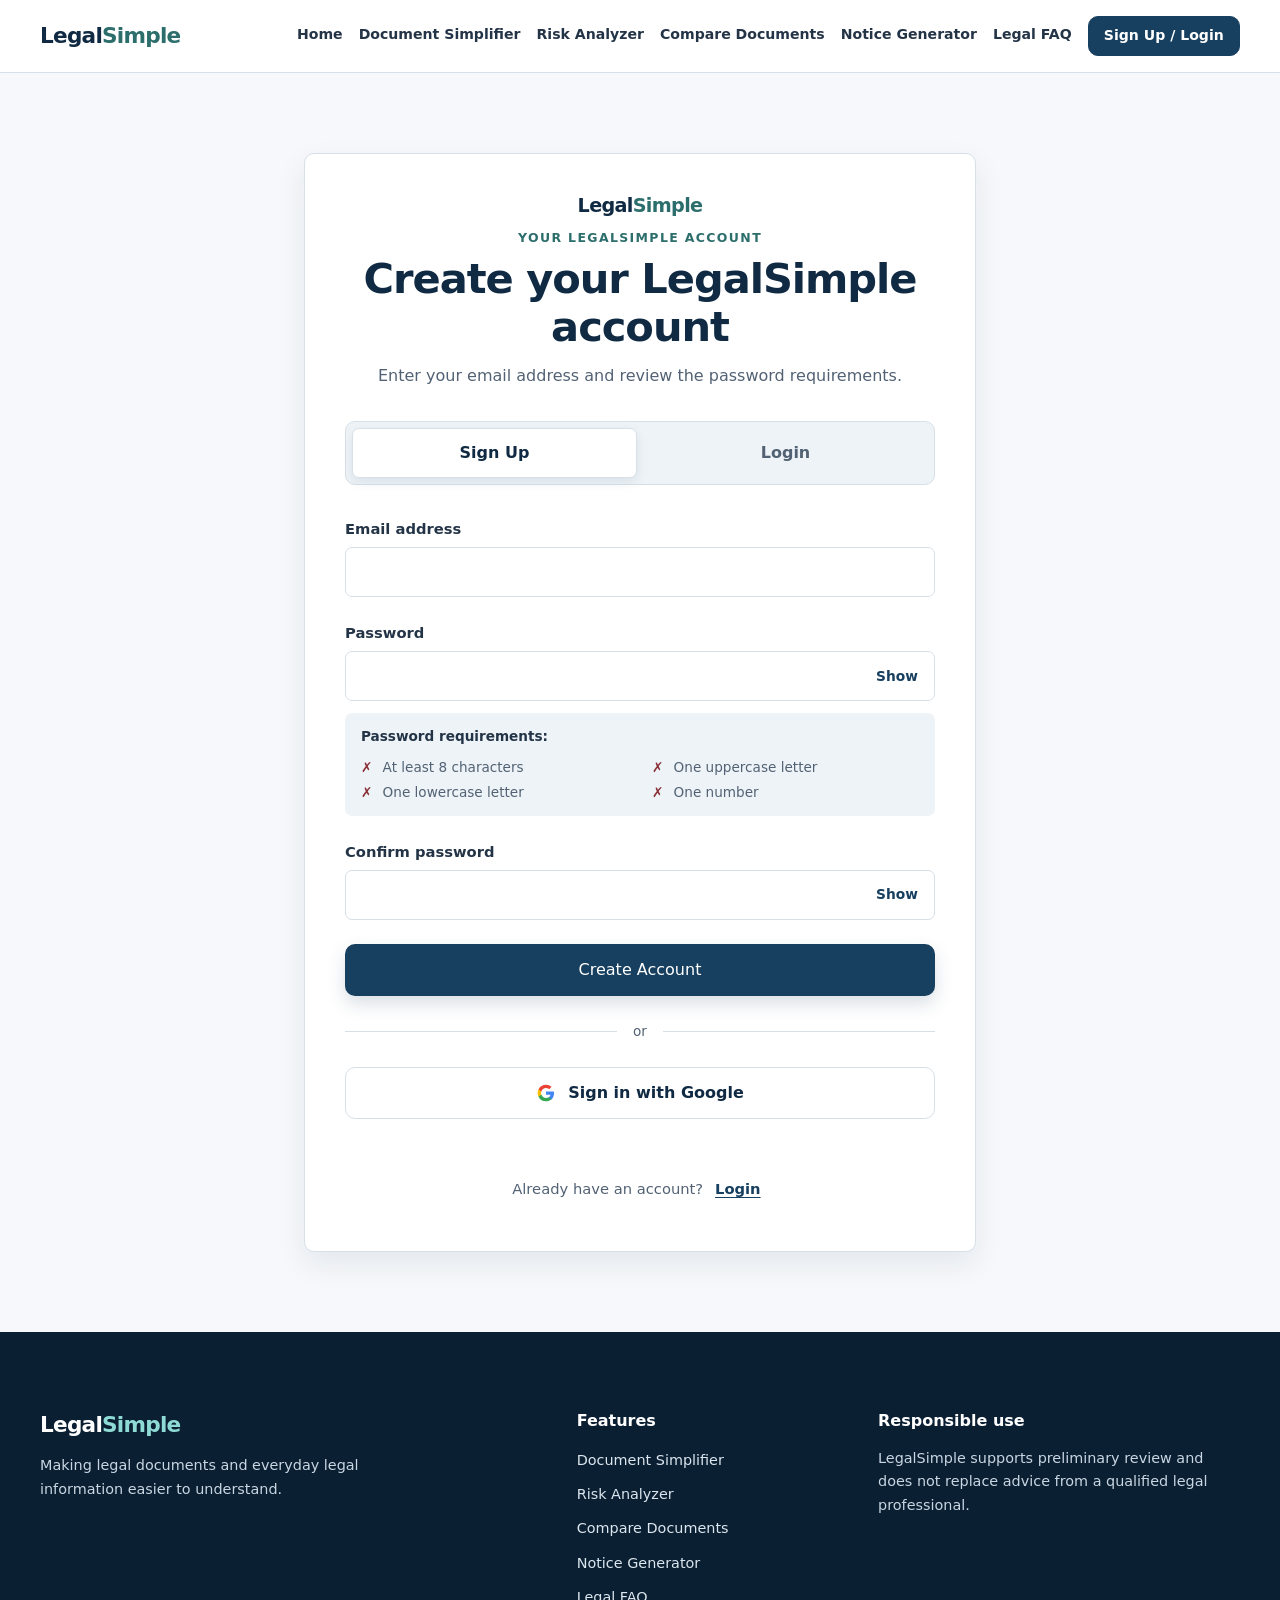
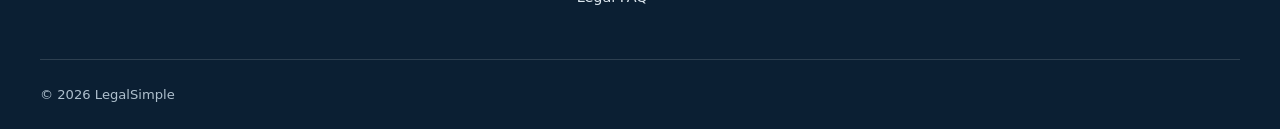
==== commit 30bcbc5f: "UI changes in auth Changed the "met" and "not met" cases to a green tick and a red cross when condit" ====
--- a/frontend/auth.html
+++ b/frontend/auth.html
@@ -122,10 +122,10 @@
                             <div class="auth-password-requirements" id="signup-password-requirements">
                                 <p>Password requirements:</p>
                                 <ul>
-                                    <li data-password-requirement="length">Not met: At least 8 characters</li>
-                                    <li data-password-requirement="uppercase">Not met: One uppercase letter</li>
-                                    <li data-password-requirement="lowercase">Not met: One lowercase letter</li>
-                                    <li data-password-requirement="number">Not met: One number</li>
+                                    <li data-password-requirement="length">At least 8 characters</li>
+                                    <li data-password-requirement="uppercase">One uppercase letter</li>
+                                    <li data-password-requirement="lowercase">One lowercase letter</li>
+                                    <li data-password-requirement="number">One number</li>
                                 </ul>
                             </div>
                         </div>
--- a/frontend/auth.css
+++ b/frontend/auth.css
@@ -245,8 +245,8 @@
 .auth-page .auth-password-requirements li::before {
     position: absolute;
     left: 0;
-    content: "○";
-    color: var(--color-text-muted);
+    content: "✗";
+    color: var(--color-high);
     font-weight: 800;
 }
 
